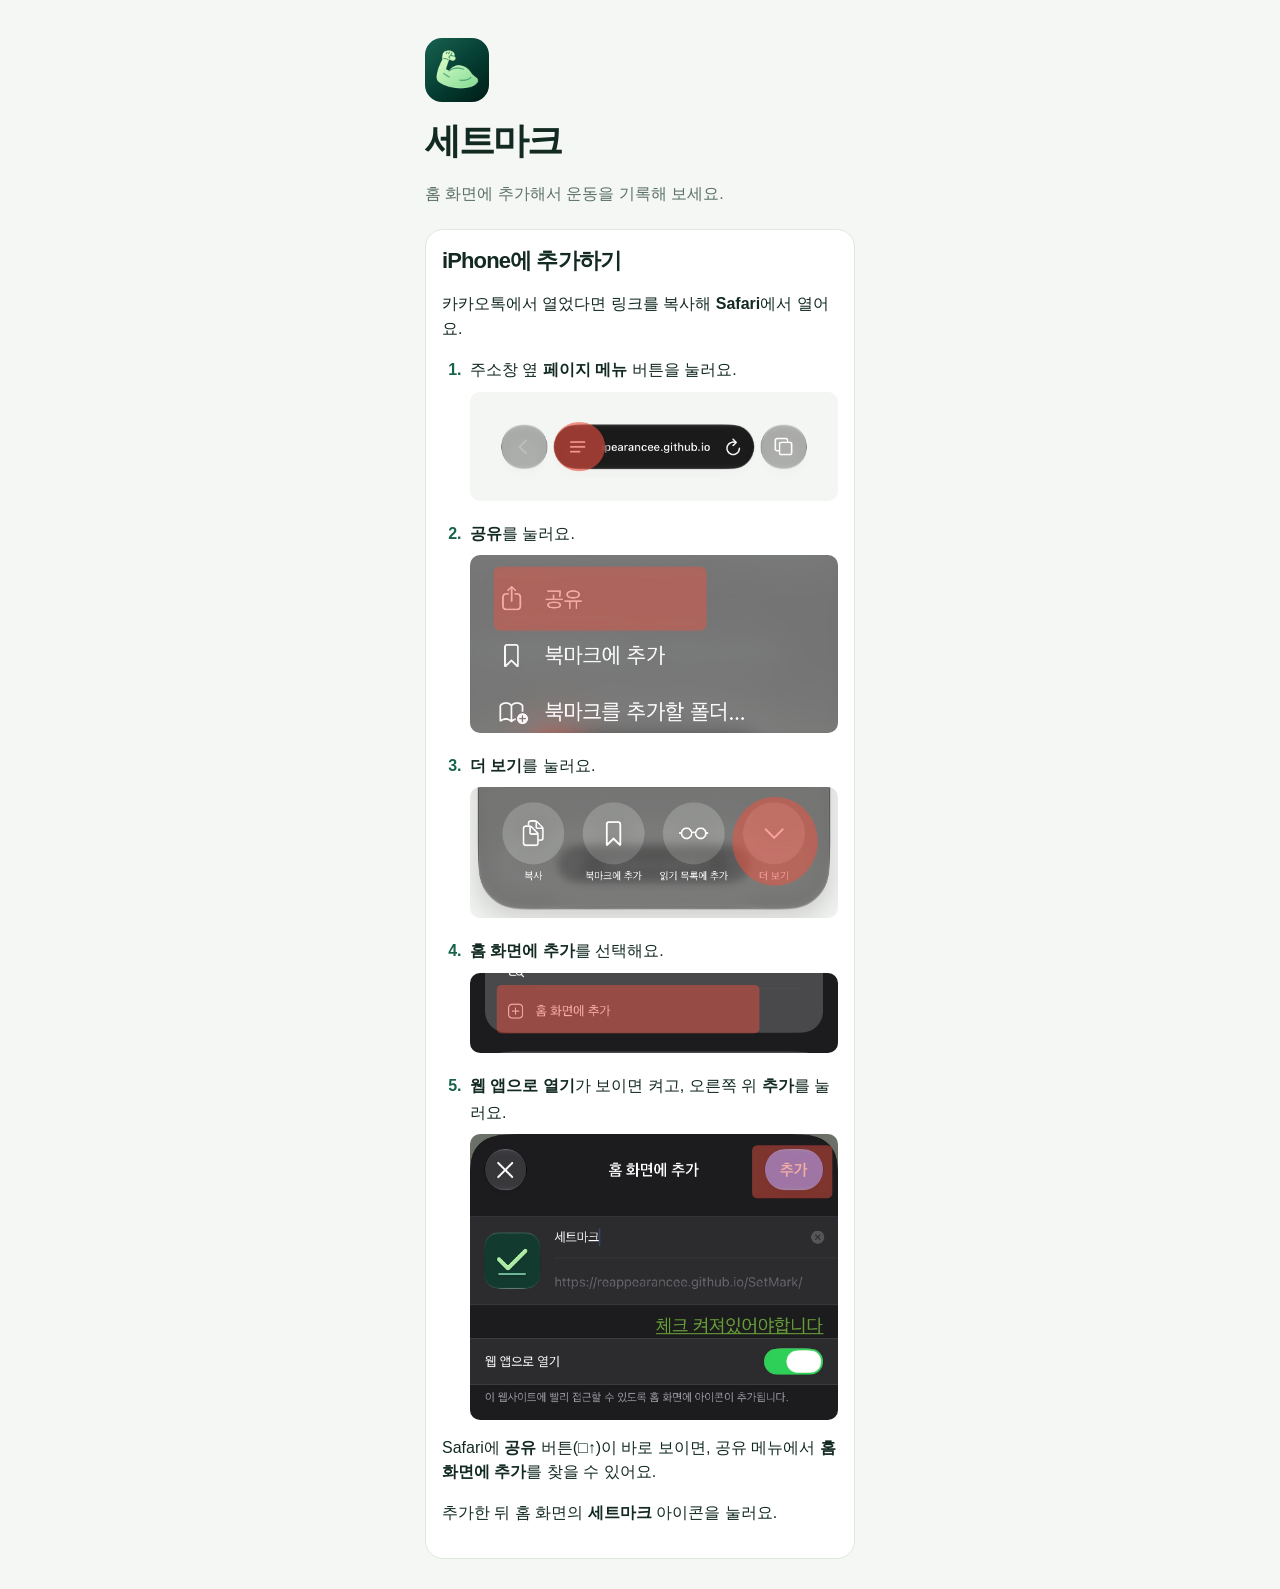
==== install/index.html @ 64a17687 "폴더링" ====
<!doctype html>
<html lang="ko">
<head>
<meta charset="utf-8">
<meta name="viewport" content="width=device-width,initial-scale=1,viewport-fit=cover">
<meta name="theme-color" content="#f4f7f4">
<meta name="apple-mobile-web-app-capable" content="yes">
<link rel="apple-touch-icon" href="../main/icon-192.png">
<link rel="manifest" href="../manifest.webmanifest">
<link rel="stylesheet" href="./style.css">
<title>세트마크</title>
</head>
<body>
<script>
if (matchMedia('(display-mode: standalone)').matches || navigator.standalone === true) {
  location.replace('../');
}
</script>
<main id="install-guide" class="install-guide">
  <header class="install-header">
    <img src="../main/icon-192.png" width="64" height="64" alt="">
    <h1>세트마크</h1>
    <p>홈 화면에 추가해서 운동을 기록해 보세요.</p>
  </header>
  <section class="card" aria-labelledby="install-title">
    <h2 id="install-title">iPhone에 추가하기</h2>
    <p>카카오톡에서 열었다면 링크를 복사해 <strong>Safari</strong>에서 열어요.</p>
    <ol class="install-steps">
      <li>
        주소창 옆 <strong>페이지 메뉴</strong> 버튼을 눌러요.
        <img src="./install-step-1.jpg" alt="Safari 주소창 왼쪽의 페이지 메뉴 버튼이 강조된 화면">
      </li>
      <li>
        <strong>공유</strong>를 눌러요.
        <img src="./install-step-share.jpg" alt="Safari 페이지 메뉴에서 공유 버튼이 강조된 화면">
      </li>
      <li>
        <strong>더 보기</strong>를 눌러요.
        <img src="./install-step-2.jpg" alt="페이지 메뉴 오른쪽의 더 보기 버튼이 강조된 화면">
      </li>
      <li>
        <strong>홈 화면에 추가</strong>를 선택해요.
        <img src="./install-step-3.jpg" alt="홈 화면에 추가 메뉴가 강조된 화면">
      </li>
      <li>
        <strong>웹 앱으로 열기</strong>가 보이면 켜고, 오른쪽 위 <strong>추가</strong>를 눌러요.
        <img src="./install-step-4.jpg" alt="웹 앱으로 열기가 켜져 있고 오른쪽 위 추가 버튼이 강조된 화면">
      </li>
    </ol>
    <p>Safari에 <strong>공유</strong> 버튼(□↑)이 바로 보이면, 공유 메뉴에서 <strong>홈 화면에 추가</strong>를 찾을 수 있어요.</p>
    <p>추가한 뒤 홈 화면의 <strong>세트마크</strong> 아이콘을 눌러요.</p>
  </section>
</main>
</body>
</html>
---- install/style.css ----
* { box-sizing: border-box; }
body { margin: 0; color: #132a23; background: #f4f7f4; font-family: -apple-system, BlinkMacSystemFont, sans-serif; --green: #176448; }
main { margin: auto; padding-inline: 20px; }
h1 { margin: 5px 0 10px; font-size: 36px; letter-spacing: -.06em; }
h2 { margin: 0 0 12px; font-size: 22px; letter-spacing: -.04em; }
p { line-height: 1.55; }
.card { background: #fff; border: 1px solid #dde8df; border-radius: 18px; padding: 16px; }
.install-guide{max-width:470px;padding-top:calc(38px + env(safe-area-inset-top));padding-bottom:calc(30px + env(safe-area-inset-bottom))}
.install-header img{border-radius:17px;display:block;margin-bottom:15px}
.install-header p{color:#5c7168;margin-bottom:22px}
.install-guide ol{margin:0;padding-left:1.5em;line-height:1.65}
.install-guide li{padding-left:.25em}
.install-guide li+li{margin-top:12px}
.install-guide li::marker{font-weight:700;color:var(--green)}
.install-steps img {
  display: block;
  width: 100%;
  height: auto;
  margin-top: 8px;
  border-radius: 10px;
}
.install-guide .install-steps li + li {
  margin-top: 20px;
}
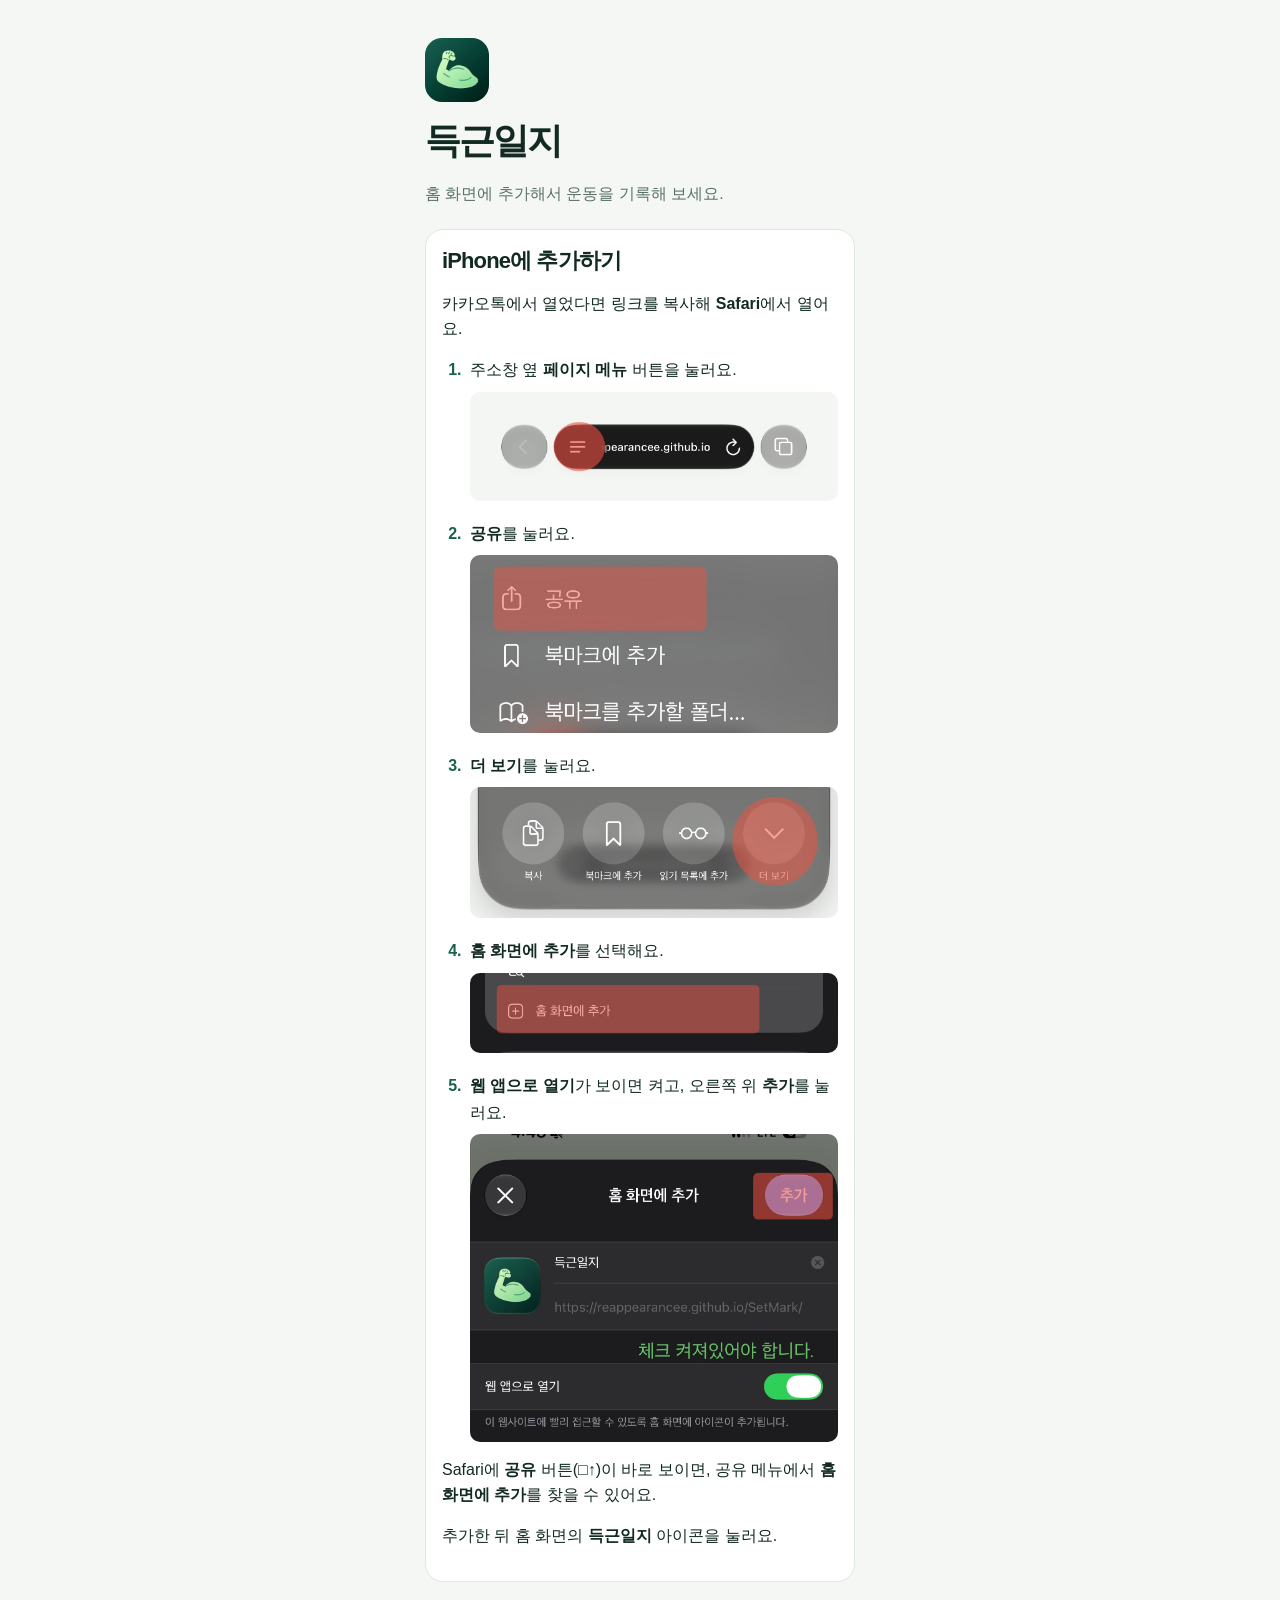
==== commit 593b1469: "이름 변경" ====
--- a/install/index.html
+++ b/install/index.html
@@ -5,10 +5,11 @@
 <meta name="viewport" content="width=device-width,initial-scale=1,viewport-fit=cover">
 <meta name="theme-color" content="#f4f7f4">
 <meta name="apple-mobile-web-app-capable" content="yes">
+<meta name="apple-mobile-web-app-title" content="득근일지">
 <link rel="apple-touch-icon" href="../main/icon-192.png">
 <link rel="manifest" href="../manifest.webmanifest">
 <link rel="stylesheet" href="./style.css">
-<title>세트마크</title>
+<title>득근일지</title>
 </head>
 <body>
 <script>
@@ -19,7 +20,7 @@
 <main id="install-guide" class="install-guide">
   <header class="install-header">
     <img src="../main/icon-192.png" width="64" height="64" alt="">
-    <h1>세트마크</h1>
+    <h1>득근일지</h1>
     <p>홈 화면에 추가해서 운동을 기록해 보세요.</p>
   </header>
   <section class="card" aria-labelledby="install-title">
@@ -48,7 +49,7 @@
       </li>
     </ol>
     <p>Safari에 <strong>공유</strong> 버튼(□↑)이 바로 보이면, 공유 메뉴에서 <strong>홈 화면에 추가</strong>를 찾을 수 있어요.</p>
-    <p>추가한 뒤 홈 화면의 <strong>세트마크</strong> 아이콘을 눌러요.</p>
+    <p>추가한 뒤 홈 화면의 <strong>득근일지</strong> 아이콘을 눌러요.</p>
   </section>
 </main>
 </body>
